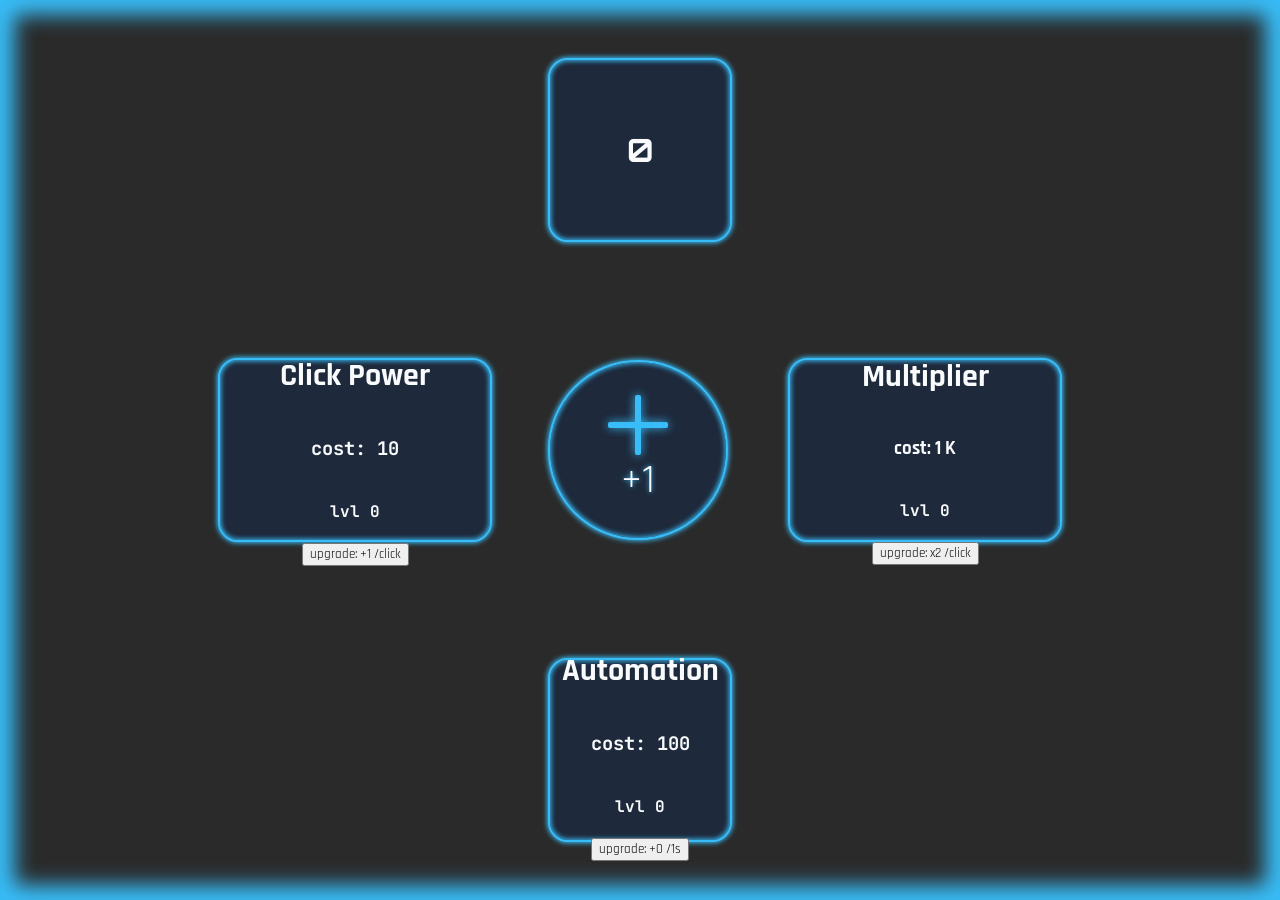
==== main.html @ 3c6e0d94 "Add core game functionality and styling for incremental clicker game - Implemented JavaScript logic " ====
<!DOCTYPE html>
<html lang="en">

<head>
    <meta charset="UTF-8">
    <meta name="viewport" content="width=device-width, initial-scale=1.0">
    <link rel="stylesheet" href="./style.css">
    <title>Plus To Infinite</title>
</head>

<body>
    <div class="ALL">
            <h1 id="MoneyDisplay" class="StandardComponent">0</h1>
        
            <button id="button" class="StandardComponent"><div class="cross"></div><div id="IncrementalValue">+1</div></button>

        <div id="AdditionPart"  class="StandardComponent">
                <h1>Click Power</h1>
                <h3 id="AdditionCost">cost: 10</h3>
                <h4 id="AdditionLvl">lvl 0</h4>
            <button id="AdditionUpgrade">upgrade: +1 /click</button>
        </div>

        <div id="MultiplicationPart"  class="StandardComponent">
                <h1>Multiplier</h1>
                <h3 id="MultiplierCost">cost: 1 K</h3>
                <h4 id="MultiplierLvl">lvl 0</h4>
            <button id="MultiplicationUpgrade">upgrade: x2 /click</button>
        </div>

        <div id="AutomationPart"  class="StandardComponent">
                <h1>Automation</h1>
                <h3 id="AutomationCost">cost: 100</h3>
                <h4 id="AutomationLvl">lvl 0</h4>
            <button id="AutomationUpgrade">upgrade: +0 /1s</button>
            <div class="BarContainer">
                <div class="Bar"></div>
            </div>
        </div>
    </div>


    <script src="./script.js"></script>
</body>

</html>
---- style.css ----
@import url('https://fonts.googleapis.com/css2?family=Orbitron:wght@400..900&display=swap');
@import url('https://fonts.googleapis.com/css2?family=Orbitron:wght@400..900&family=Rajdhani:wght@300;400;500;600;700&display=swap');
@import url('https://fonts.googleapis.com/css2?family=JetBrains+Mono:ital,wght@0,100..800;1,100..800&family=Orbitron:wght@400..900&family=Rajdhani:wght@300;400;500;600;700&display=swap');

.BarContainer{
    margin-top: 10px;
    width: 110px;
    height: 20px;
    background-color: grey;
}

.Bar{
    width: 0%;
    height: 100%;
    background-color: green;
}
.animate-run {
    animation: fillBar 1s linear infinite;
}

@keyframes fillBar {
    from { width: 0%; }
    to { width: 100%; }
}


body{
    margin: 0;
    display: flex;
    justify-content: center;
    align-items: center;
    background-color: rgb(42, 42, 42);  
    box-shadow:inset 0px 0px 20px 15px #38bdf8;
    color: #f8fafc;
    height: 100vh;
    width: 100vw;
}
h1,h3,h4,button{font-family: "Rajdhani", sans-serif;}
.cross{
    position: relative;
    width: 60px;  /* Taille de la zone de la croix */
    height: 60px;
    display: flex;
    justify-content: center;
    align-items: center;
}
.cross::before, .cross::after {
    content: "";
    position: absolute;
    background-color: #38bdf8; /* Couleur bleue comme ton thème */
    box-shadow: 0 0 10px #38bdf8; /* Effet néon */
    border-radius: 2px;
}
.cross::before {
    width: 100%;
    height: 6px;
}
.cross::after {
    width: 6px;
    height: 100%;
}

.Alined{
    display: flex;
    justify-content: space-between;
}

#AdditionPart{
    grid-area: 2 / 1;
    width: 30vh;
}
#MultiplicationPart{
    grid-area: 2 / 3;
    width: 30vh;
}
#AutomationPart{
    grid-area: 3 / 2;
}
#MoneyDisplay{grid-area: 1 / 2;font-family: "Orbitron", sans-serif;}
#AdditionCost, #MultiplicationCost, #AutomationCost, #AdditionLvl, #MultiplierLvl, #AutomationLvl{font-family: "JetBrains Mono", monospace;}

#button{
    display: flex;
    justify-content: center;
    width: 20vh;
    grid-area: 2 / 2;
    border-radius:50%;
    cursor: pointer;

}

#IncrementalValue{
    
    font-size: 40px;
    top: 40px;
    color: #f8fafc;
    text-shadow: 0 0 5px #38bdf8;
}


.ALL{
     grid-template-rows: 1fr 1fr 1fr ;
    display: grid;
    grid-template-columns: auto auto auto;
    justify-content: space-around;
    align-items: center;  
    height: 100vh;
    width: 100vh;
}

.StandardComponent{
    display: flex;
    flex-direction: column;
    justify-content: center;
    align-items: center;
    width: 20vh;
    height: 20vh;
    border-radius:  20px; ;
    background-color: #1e293b;
    box-shadow:0 0 5px 1px #38bdf8,
    inset 0 0 5px 1px #38bdf8;
    border: solid 2px #38bdf8;
}
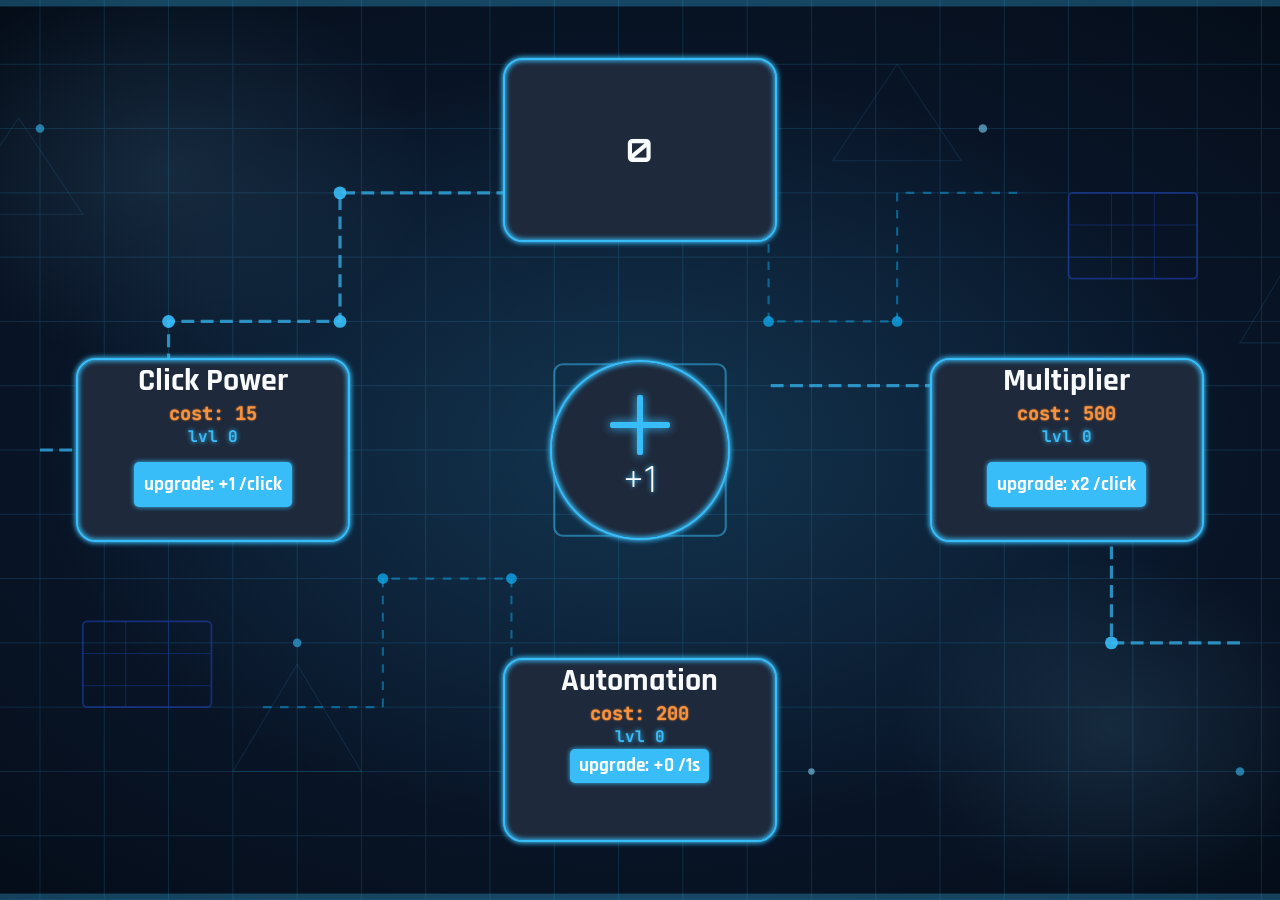
==== commit c60dff9c: "V3" ====
--- a/main.html
+++ b/main.html
@@ -9,29 +9,252 @@
 </head>
 
 <body>
+    <svg id="bg" xmlns="http://www.w3.org/2000/svg" 
+  style="position:fixed;top:0;left:0;width:100vw;height:100vh;z-index:0;pointer-events:none;" 
+  viewBox="0 0 680 420" 
+  preserveAspectRatio="xMidYMid slice">
+        <style>
+            @keyframes pulse1 {
+
+                0%,
+                100% {
+                    opacity: 0.15
+                }
+
+                50% {
+                    opacity: 0.55
+                }
+            }
+
+            @keyframes pulse2 {
+
+                0%,
+                100% {
+                    opacity: 0.08
+                }
+
+                50% {
+                    opacity: 0.4
+                }
+            }
+
+            @keyframes pulse3 {
+
+                0%,
+                100% {
+                    opacity: 0.3
+                }
+
+                50% {
+                    opacity: 0.9
+                }
+            }
+
+            @keyframes flow1 {
+                0% {
+                    stroke-dashoffset: 120
+                }
+
+                100% {
+                    stroke-dashoffset: 0
+                }
+            }
+
+            @keyframes flow2 {
+                0% {
+                    stroke-dashoffset: 80
+                }
+
+                100% {
+                    stroke-dashoffset: 0
+                }
+            }
+
+            @keyframes scanline {
+                0% {
+                    transform: translateY(-20px)
+                }
+
+                100% {
+                    transform: translateY(440px)
+                }
+            }
+
+            @keyframes blink {
+
+                0%,
+                100% {
+                    opacity: 1
+                }
+
+                45%,
+                55% {
+                    opacity: 0.1
+                }
+            }
+        </style>
+        <rect width="680" height="420" fill="#0a1628" />
+        <rect width="680" height="420" fill="url(#vignette)" />
+        <defs>
+            <radialGradient id="vignette" cx="50%" cy="50%" r="70%">
+                <stop offset="0%" stop-color="#0d2040" stop-opacity="0" />
+                <stop offset="100%" stop-color="#020810" stop-opacity="0.8" />
+            </radialGradient>
+            <radialGradient id="glow1" cx="50%" cy="50%" r="50%">
+                <stop offset="0%" stop-color="#38bdf8" stop-opacity="0.18" />
+                <stop offset="100%" stop-color="#38bdf8" stop-opacity="0" />
+            </radialGradient>
+            <radialGradient id="glow2" cx="50%" cy="50%" r="50%">
+                <stop offset="0%" stop-color="#7dd3fc" stop-opacity="0.12" />
+                <stop offset="100%" stop-color="#7dd3fc" stop-opacity="0" />
+            </radialGradient>
+        </defs>
+        <g opacity="0.18">
+            <line x1="0" y1="30" x2="680" y2="30" stroke="#38bdf8" stroke-width="0.4" />
+            <line x1="0" y1="60" x2="680" y2="60" stroke="#38bdf8" stroke-width="0.4" />
+            <line x1="0" y1="90" x2="680" y2="90" stroke="#38bdf8" stroke-width="0.4" />
+            <line x1="0" y1="120" x2="680" y2="120" stroke="#38bdf8" stroke-width="0.4" />
+            <line x1="0" y1="150" x2="680" y2="150" stroke="#38bdf8" stroke-width="0.4" />
+            <line x1="0" y1="180" x2="680" y2="180" stroke="#38bdf8" stroke-width="0.4" />
+            <line x1="0" y1="210" x2="680" y2="210" stroke="#38bdf8" stroke-width="0.4" />
+            <line x1="0" y1="240" x2="680" y2="240" stroke="#38bdf8" stroke-width="0.4" />
+            <line x1="0" y1="270" x2="680" y2="270" stroke="#38bdf8" stroke-width="0.4" />
+            <line x1="0" y1="300" x2="680" y2="300" stroke="#38bdf8" stroke-width="0.4" />
+            <line x1="0" y1="330" x2="680" y2="330" stroke="#38bdf8" stroke-width="0.4" />
+            <line x1="0" y1="360" x2="680" y2="360" stroke="#38bdf8" stroke-width="0.4" />
+            <line x1="0" y1="390" x2="680" y2="390" stroke="#38bdf8" stroke-width="0.4" />
+            <line x1="0" y1="420" x2="680" y2="420" stroke="#38bdf8" stroke-width="0.4" />
+            <line x1="30" y1="0" x2="30" y2="420" stroke="#38bdf8" stroke-width="0.4" />
+            <line x1="60" y1="0" x2="60" y2="420" stroke="#38bdf8" stroke-width="0.4" />
+            <line x1="90" y1="0" x2="90" y2="420" stroke="#38bdf8" stroke-width="0.4" />
+            <line x1="120" y1="0" x2="120" y2="420" stroke="#38bdf8" stroke-width="0.4" />
+            <line x1="150" y1="0" x2="150" y2="420" stroke="#38bdf8" stroke-width="0.4" />
+            <line x1="180" y1="0" x2="180" y2="420" stroke="#38bdf8" stroke-width="0.4" />
+            <line x1="210" y1="0" x2="210" y2="420" stroke="#38bdf8" stroke-width="0.4" />
+            <line x1="240" y1="0" x2="240" y2="420" stroke="#38bdf8" stroke-width="0.4" />
+            <line x1="270" y1="0" x2="270" y2="420" stroke="#38bdf8" stroke-width="0.4" />
+            <line x1="300" y1="0" x2="300" y2="420" stroke="#38bdf8" stroke-width="0.4" />
+            <line x1="330" y1="0" x2="330" y2="420" stroke="#38bdf8" stroke-width="0.4" />
+            <line x1="360" y1="0" x2="360" y2="420" stroke="#38bdf8" stroke-width="0.4" />
+            <line x1="390" y1="0" x2="390" y2="420" stroke="#38bdf8" stroke-width="0.4" />
+            <line x1="420" y1="0" x2="420" y2="420" stroke="#38bdf8" stroke-width="0.4" />
+            <line x1="450" y1="0" x2="450" y2="420" stroke="#38bdf8" stroke-width="0.4" />
+            <line x1="480" y1="0" x2="480" y2="420" stroke="#38bdf8" stroke-width="0.4" />
+            <line x1="510" y1="0" x2="510" y2="420" stroke="#38bdf8" stroke-width="0.4" />
+            <line x1="540" y1="0" x2="540" y2="420" stroke="#38bdf8" stroke-width="0.4" />
+            <line x1="570" y1="0" x2="570" y2="420" stroke="#38bdf8" stroke-width="0.4" />
+            <line x1="600" y1="0" x2="600" y2="420" stroke="#38bdf8" stroke-width="0.4" />
+            <line x1="630" y1="0" x2="630" y2="420" stroke="#38bdf8" stroke-width="0.4" />
+            <line x1="660" y1="0" x2="660" y2="420" stroke="#38bdf8" stroke-width="0.4" />
+        </g>
+        <ellipse cx="340" cy="210" rx="280" ry="180" fill="url(#glow1)"
+            style="animation:pulse2 4s ease-in-out infinite" />
+        <ellipse cx="120" cy="80" rx="120" ry="90" fill="url(#glow2)"
+            style="animation:pulse1 6s ease-in-out infinite 1s" />
+        <ellipse cx="560" cy="340" rx="100" ry="80" fill="url(#glow2)"
+            style="animation:pulse1 5s ease-in-out infinite 2s" />
+        <g fill="none">
+            <path d="M60 210 L120 210 L120 150 L200 150 L200 90 L300 90" stroke="#38bdf8" stroke-width="1.5"
+                stroke-dasharray="6 3" style="animation:flow1 3s linear infinite" opacity="0.7" />
+            <circle cx="120" cy="210" r="3" fill="#38bdf8" opacity="0.9" />
+            <circle cx="120" cy="150" r="3" fill="#38bdf8" opacity="0.9" />
+            <circle cx="200" cy="150" r="3" fill="#38bdf8" opacity="0.9" />
+            <circle cx="200" cy="90" r="3" fill="#38bdf8" opacity="0.9" />
+            <path d="M620 300 L560 300 L560 240 L480 240 L480 180 L400 180" stroke="#38bdf8" stroke-width="1.5"
+                stroke-dasharray="6 3" style="animation:flow2 2.5s linear infinite" opacity="0.7" />
+            <circle cx="560" cy="300" r="3" fill="#38bdf8" opacity="0.9" />
+            <circle cx="560" cy="240" r="3" fill="#38bdf8" opacity="0.9" />
+            <circle cx="480" cy="240" r="3" fill="#38bdf8" opacity="0.9" />
+            <circle cx="480" cy="180" r="3" fill="#38bdf8" opacity="0.9" />
+            <path d="M340 390 L340 330 L280 330 L280 270 L220 270 L220 330 L160 330" stroke="#0ea5e9" stroke-width="1"
+                stroke-dasharray="4 4" style="animation:flow1 4s linear infinite 0.5s" opacity="0.5" />
+            <circle cx="340" cy="330" r="2.5" fill="#0ea5e9" opacity="0.8" />
+            <circle cx="280" cy="330" r="2.5" fill="#0ea5e9" opacity="0.8" />
+            <circle cx="280" cy="270" r="2.5" fill="#0ea5e9" opacity="0.8" />
+            <circle cx="220" cy="270" r="2.5" fill="#0ea5e9" opacity="0.8" />
+            <path d="M340 30 L340 90 L400 90 L400 150 L460 150 L460 90 L520 90" stroke="#0ea5e9" stroke-width="1"
+                stroke-dasharray="4 4" style="animation:flow2 3.5s linear infinite 1s" opacity="0.5" />
+            <circle cx="340" cy="90" r="2.5" fill="#0ea5e9" opacity="0.8" />
+            <circle cx="400" cy="90" r="2.5" fill="#0ea5e9" opacity="0.8" />
+            <circle cx="400" cy="150" r="2.5" fill="#0ea5e9" opacity="0.8" />
+            <circle cx="460" cy="150" r="2.5" fill="#0ea5e9" opacity="0.8" />
+        </g>
+        <g fill="none" stroke="#38bdf8">
+            <rect x="300" y="170" width="80" height="80" rx="4" stroke-width="1" opacity="0.5"
+                style="animation:pulse2 5s ease-in-out infinite" />
+            <rect x="310" y="180" width="60" height="60" rx="2" stroke-width="0.5" opacity="0.4" />
+            <line x1="340" y1="170" x2="340" y2="250" stroke-width="0.5" opacity="0.3" />
+            <line x1="300" y1="210" x2="380" y2="210" stroke-width="0.5" opacity="0.3" />
+            <circle cx="340" cy="210" r="15" stroke-width="1.5" opacity="0.7"
+                style="animation:pulse3 2s ease-in-out infinite" />
+            <circle cx="340" cy="210" r="8" stroke-width="1" opacity="0.5" />
+            <circle cx="340" cy="210" r="3" fill="#38bdf8" opacity="0.9"
+                style="animation:blink 2s ease-in-out infinite" />
+        </g>
+        <g fill="none" stroke="#1e40af">
+            <rect x="80" y="290" width="60" height="40" rx="2" stroke-width="0.8" opacity="0.6" />
+            <line x1="80" y1="305" x2="140" y2="305" stroke-width="0.4" opacity="0.5" />
+            <line x1="80" y1="320" x2="140" y2="320" stroke-width="0.4" opacity="0.5" />
+            <line x1="100" y1="290" x2="100" y2="330" stroke-width="0.4" opacity="0.5" />
+            <line x1="120" y1="290" x2="120" y2="330" stroke-width="0.4" opacity="0.5" />
+        </g>
+        <g fill="none" stroke="#1e40af">
+            <rect x="540" y="90" width="60" height="40" rx="2" stroke-width="0.8" opacity="0.6" />
+            <line x1="540" y1="105" x2="600" y2="105" stroke-width="0.4" opacity="0.5" />
+            <line x1="540" y1="120" x2="600" y2="120" stroke-width="0.4" opacity="0.5" />
+            <line x1="560" y1="90" x2="560" y2="130" stroke-width="0.4" opacity="0.5" />
+            <line x1="580" y1="90" x2="580" y2="130" stroke-width="0.4" opacity="0.5" />
+        </g>
+        <g opacity="0.6">
+            <circle cx="60" cy="60" r="2" fill="#38bdf8" style="animation:blink 1.7s ease-in-out infinite" />
+            <circle cx="180" cy="300" r="2" fill="#38bdf8" style="animation:blink 2.3s ease-in-out infinite 0.4s" />
+            <circle cx="500" cy="60" r="2" fill="#7dd3fc" style="animation:blink 1.9s ease-in-out infinite 0.8s" />
+            <circle cx="620" cy="360" r="2" fill="#38bdf8" style="animation:blink 2.5s ease-in-out infinite 1.2s" />
+            <circle cx="420" cy="360" r="1.5" fill="#7dd3fc" style="animation:blink 2.1s ease-in-out infinite 0.3s" />
+            <circle cx="90" cy="180" r="1.5" fill="#38bdf8" style="animation:blink 1.8s ease-in-out infinite 1s" />
+        </g>
+        <g opacity="0.12" fill="none" stroke="#38bdf8" stroke-width="0.5">
+            <polygon points="150,360 180,310 210,360" />
+            <polygon points="460,30 490,75 430,75" />
+            <polygon points="620,160 650,110 680,160" />
+            <polygon points="20,100 50,55 80,100" />
+        </g>
+        <rect x="0" y="0" width="680" height="3" fill="#38bdf8" opacity="0.3" />
+        <rect x="0" y="417" width="680" height="3" fill="#38bdf8" opacity="0.3" />
+        <rect x="0" y="0" width="3" height="420" fill="#38bdf8" opacity="0.3" />
+        <rect x="677" y="0" width="3" height="420" fill="#38bdf8" opacity="0.3" />
+        <rect x="0" y="0" width="12" height="12" fill="#38bdf8" opacity="0.6" />
+        <rect x="668" y="0" width="12" height="12" fill="#38bdf8" opacity="0.6" />
+        <rect x="0" y="408" width="12" height="12" fill="#38bdf8" opacity="0.6" />
+        <rect x="668" y="408" width="12" height="12" fill="#38bdf8" opacity="0.6" />
+    </svg>
+
     <div class="ALL">
-            <h1 id="MoneyDisplay" class="StandardComponent">0</h1>
-        
-            <button id="button" class="StandardComponent"><div class="cross"></div><div id="IncrementalValue">+1</div></button>
-
-        <div id="AdditionPart"  class="StandardComponent">
-                <h1>Click Power</h1>
-                <h3 id="AdditionCost">cost: 10</h3>
-                <h4 id="AdditionLvl">lvl 0</h4>
+        <h1 id="MoneyDisplay" class="StandardComponent">0</h1>
+
+        <button id="button" class="StandardComponent">
+            <div class="cross"></div>
+            <div id="IncrementalValue">+1</div>
+        </button>
+
+        <div id="AdditionPart" class="StandardComponent">
+            <h1>Click Power</h1>
+            <h3 id="AdditionCost">cost: 15</h3>
+            <h4 id="AdditionLvl">lvl 0</h4>
             <button id="AdditionUpgrade">upgrade: +1 /click</button>
         </div>
 
-        <div id="MultiplicationPart"  class="StandardComponent">
-                <h1>Multiplier</h1>
-                <h3 id="MultiplierCost">cost: 1 K</h3>
-                <h4 id="MultiplierLvl">lvl 0</h4>
+        <div id="MultiplicationPart" class="StandardComponent">
+            <h1>Multiplier</h1>
+            <h3 id="MultiplierCost">cost: 500</h3>
+            <h4 id="MultiplierLvl">lvl 0</h4>
             <button id="MultiplicationUpgrade">upgrade: x2 /click</button>
         </div>
 
-        <div id="AutomationPart"  class="StandardComponent">
-                <h1>Automation</h1>
-                <h3 id="AutomationCost">cost: 100</h3>
-                <h4 id="AutomationLvl">lvl 0</h4>
+        <div id="AutomationPart" class="StandardComponent">
+            <h1>Automation</h1>
+            <h3 id="AutomationCost">cost: 200</h3>
+            <h4 id="AutomationLvl">lvl 0</h4>
             <button id="AutomationUpgrade">upgrade: +0 /1s</button>
             <div class="BarContainer">
                 <div class="Bar"></div>
--- a/style.css
+++ b/style.css
@@ -6,13 +6,16 @@
     margin-top: 10px;
     width: 110px;
     height: 20px;
-    background-color: grey;
+    background-color: #1e293b;
+    border-radius: 10px;
 }
-
 .Bar{
     width: 0%;
     height: 100%;
-    background-color: green;
+    background-color: #4ade80;
+    border-radius: 10px;
+    box-shadow: 0 0 5px #4ade80;    
+
 }
 .animate-run {
     animation: fillBar 1s linear infinite;
@@ -23,18 +26,23 @@
     to { width: 100%; }
 }
 
+html, body {
+    margin: 0;
+    padding: 0;
+    overflow: hidden;
+    height: 100vh;
+    width: 100vw;
+}
 
-body{
-    margin: 0;
+body {
     display: flex;
     justify-content: center;
     align-items: center;
-    background-color: rgb(42, 42, 42);  
-    box-shadow:inset 0px 0px 20px 15px #38bdf8;
+    box-shadow: inset 0px 0px 20px 15px #38bdf8;
     color: #f8fafc;
-    height: 100vh;
-    width: 100vw;
+    user-select: none;
 }
+
 h1,h3,h4,button{font-family: "Rajdhani", sans-serif;}
 .cross{
     position: relative;
@@ -74,11 +82,28 @@
     width: 30vh;
 }
 #AutomationPart{
+    width: 30vh;
     grid-area: 3 / 2;
 }
-#MoneyDisplay{grid-area: 1 / 2;font-family: "Orbitron", sans-serif;}
-#AdditionCost, #MultiplicationCost, #AutomationCost, #AdditionLvl, #MultiplierLvl, #AutomationLvl{font-family: "JetBrains Mono", monospace;}
+#MoneyDisplay{
+    grid-area: 1 / 2;
+    font-family: "Orbitron", sans-serif;
+    width: 30vh;
+    display: flex;
+    justify-content: center;
+}
+#AdditionCost, #MultiplierCost, #AutomationCost, #AdditionLvl, #MultiplierLvl, #AutomationLvl{font-family: "JetBrains Mono", monospace;}
 
+#AdditionCost, #MultiplierCost, #AutomationCost{
+    color: #fb923c;
+    text-shadow: 0 0 2px #fb923c;
+}
+
+#AdditionLvl, #MultiplierLvl, #AutomationLvl{
+    color:#38bdf8;
+    text-shadow: 0 0 5px #38bdf8;
+    text-shadow: inset 0 0 5px #38bdf8;
+}
 #button{
     display: flex;
     justify-content: center;
@@ -86,32 +111,41 @@
     grid-area: 2 / 2;
     border-radius:50%;
     cursor: pointer;
-
 }
 
-#IncrementalValue{
-    
+#button:hover{
+    box-shadow: 0 0 10px 10px #38bdf8;
+    transform: scale(0.95);
+}
+
+#button:active{
+    box-shadow: 0 0 20px 20px #38bdf8;
+    transform: scale(0.9);
+}
+
+#IncrementalValue{   
     font-size: 40px;
     top: 40px;
     color: #f8fafc;
     text-shadow: 0 0 5px #38bdf8;
 }
 
-
-.ALL{
-     grid-template-rows: 1fr 1fr 1fr ;
+.ALL {
+    position: relative;
+    z-index: 1;
     display: grid;
-    grid-template-columns: auto auto auto;
-    justify-content: space-around;
-    align-items: center;  
+    grid-template-rows: 1fr 1fr 1fr;
+    grid-template-columns: 1fr 1fr 1fr;
+    justify-items: center;
+    align-items: center;
+    width: 100vw;
     height: 100vh;
-    width: 100vh;
+    box-sizing: border-box;
 }
 
 .StandardComponent{
     display: flex;
     flex-direction: column;
-    justify-content: center;
     align-items: center;
     width: 20vh;
     height: 20vh;
@@ -120,4 +154,44 @@
     box-shadow:0 0 5px 1px #38bdf8,
     inset 0 0 5px 1px #38bdf8;
     border: solid 2px #38bdf8;
+    justify-self: center;
+    align-self: center;
+}
+
+.StandardComponent h1,
+.StandardComponent h3,
+.StandardComponent h4 {
+    margin: 0vh;
+}
+
+.StandardComponent button {
+    margin-top: 0.2vh;
+    padding: 0.5vh 1vh;
+    background-color: #38bdf8;
+    color: #1e293b;
+    border: none;
+    border-radius: 5px;
+    cursor: pointer;
+    font-family: "Rajdhani", sans-serif;
+    box-shadow: 0 0 5px #38bdf8;
+    color: white;
+    font-size: 120%;
+    font-weight: bold;
+}
+
+.StandardComponent button:hover,.StandardComponent button.not-affordable:hover  {
+    background-color: #ef4444;
+    box-shadow: 0 0 40px #ef4444;
+    transform: scale(0.95);
+}
+
+.StandardComponent button.affordable:hover {
+    background-color: #4ade80;
+    box-shadow: 0 0 40px #4ade80;
+    transform: scale(0.95);
+}
+
+#MultiplicationUpgrade,#AdditionUpgrade{
+    margin-top: 15px;
+    padding: 10px;
 }
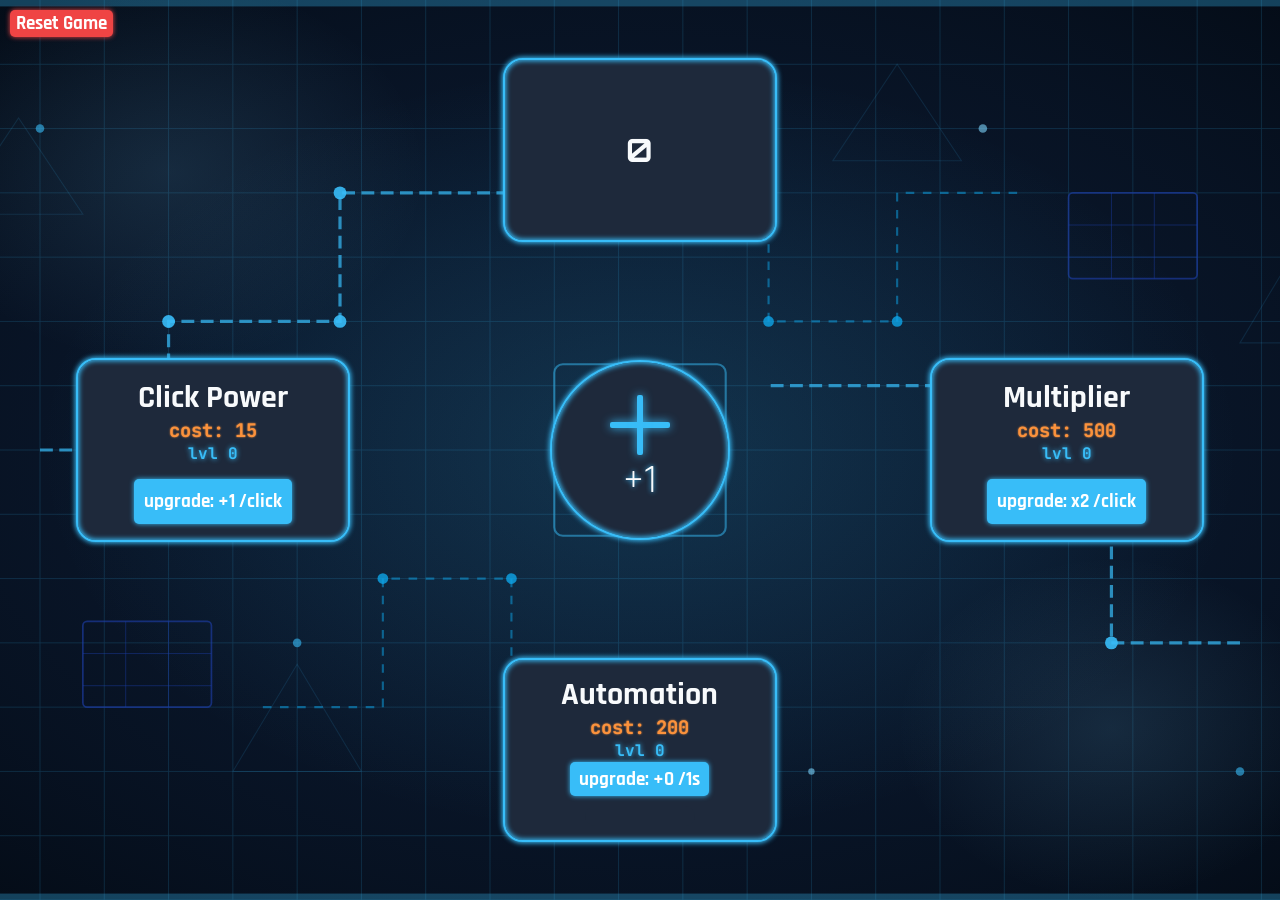
==== commit 4dcadfb0: "testtttt" ====
--- a/main.html
+++ b/main.html
@@ -228,7 +228,7 @@
         <rect x="0" y="408" width="12" height="12" fill="#38bdf8" opacity="0.6" />
         <rect x="668" y="408" width="12" height="12" fill="#38bdf8" opacity="0.6" />
     </svg>
-
+        <button id="ResetGame">Reset Game</button>
     <div class="ALL">
         <h1 id="MoneyDisplay" class="StandardComponent">0</h1>
 
@@ -262,8 +262,8 @@
         </div>
     </div>
 
-
     <script src="./script.js"></script>
+    
 </body>
 
 </html>
--- a/style.css
+++ b/style.css
@@ -34,12 +34,7 @@
     width: 100vw;
 }
 
-body {
-    display: flex;
-    justify-content: center;
-    align-items: center;
-    box-shadow: inset 0px 0px 20px 15px #38bdf8;
-    color: #f8fafc;
+body {  
     user-select: none;
 }
 
@@ -76,13 +71,22 @@
 #AdditionPart{
     grid-area: 2 / 1;
     width: 30vh;
+    display: flex;
+    flex-direction: column;
+    justify-content: center;
 }
 #MultiplicationPart{
     grid-area: 2 / 3;
     width: 30vh;
+    display: flex;
+    flex-direction: column;
+    justify-content: center;
 }
 #AutomationPart{
     width: 30vh;
+    display: flex;
+    flex-direction: column;
+    justify-content: center;
     grid-area: 3 / 2;
 }
 #MoneyDisplay{
@@ -131,6 +135,7 @@
 }
 
 .ALL {
+    color: #f8fafc;
     position: relative;
     z-index: 1;
     display: grid;
@@ -194,4 +199,35 @@
 #MultiplicationUpgrade,#AdditionUpgrade{
     margin-top: 15px;
     padding: 10px;
-}+}
+
+.header{
+    position: absolute;
+    background-color: #1e293b;
+    filter: opacity(0.5);
+    padding: 10px;
+    margin-left: 10px;
+    margin-top: 10px;
+}
+
+#ResetGame{
+    position:absolute;
+    background-color: #ef4444;
+    color: white;
+    border: none;
+    border-radius: 5px;
+    cursor: pointer;
+    font-family: "Rajdhani", sans-serif;
+    box-shadow: 0 0 5px #ef4444;
+    font-size: 120%;
+    font-weight: bold;
+    fill-opacity: 1;
+    margin: 10px;
+    z-index: 2;
+}
+
+#ResetGame:hover {
+    background-color: #ef4444;
+    box-shadow: 0 0 40px #ef4444;
+    transform: scale(0.95);
+}
